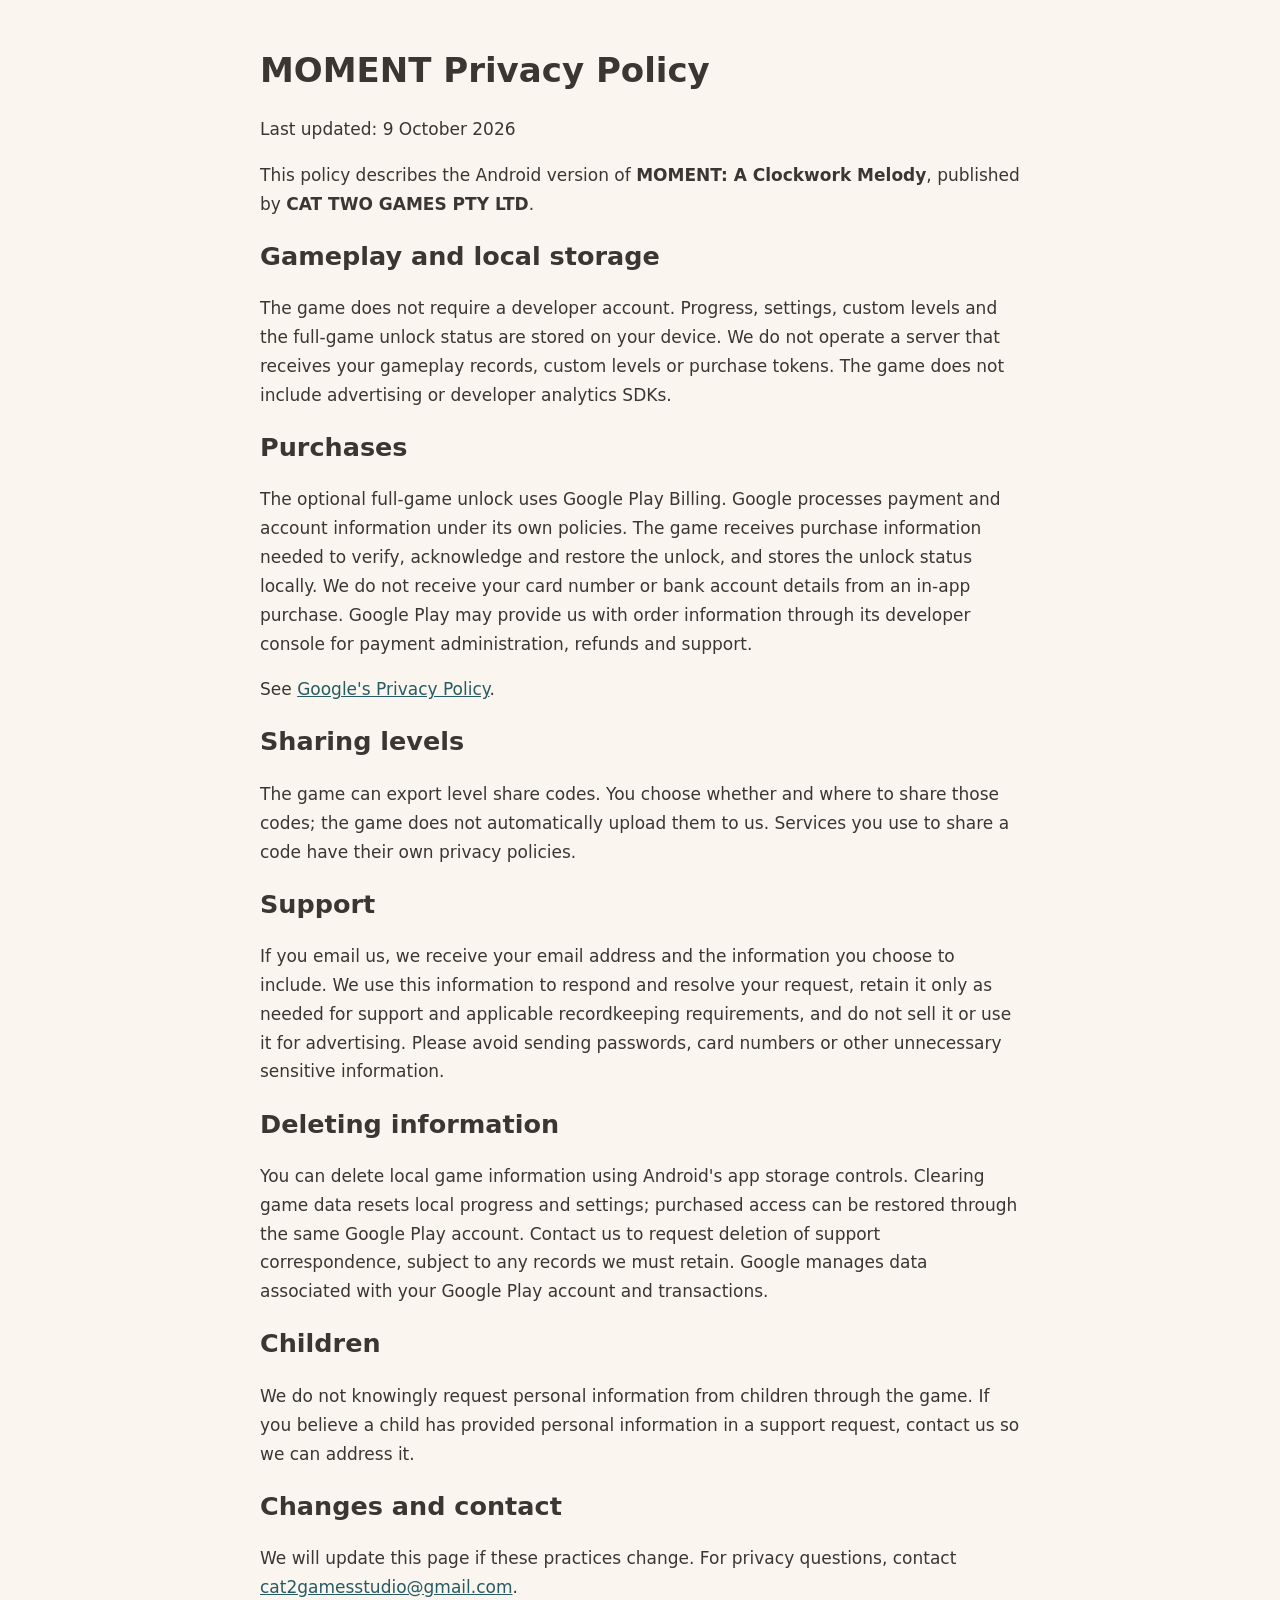
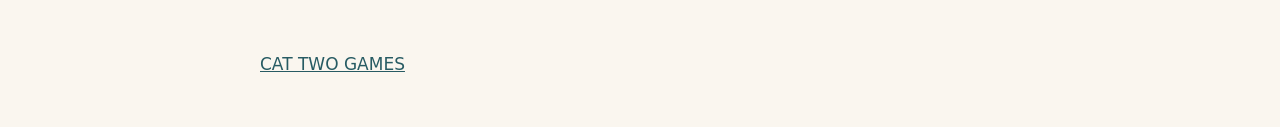
==== privacy.html @ 64471a74 "Publish MOMENT Android privacy policy" ====
<!doctype html>
<html lang="en">
<head>
<meta charset="utf-8"><meta name="viewport" content="width=device-width,initial-scale=1">
<title>MOMENT Privacy Policy — CAT TWO GAMES</title>
<style>body{max-width:760px;margin:48px auto;padding:0 24px;background:#faf6ef;color:#3a3632;font:17px/1.7 system-ui,sans-serif}h1,h2{line-height:1.3}a{color:#275b63}footer{margin-top:48px}</style>
</head>
<body>
<main>
<h1>MOMENT Privacy Policy</h1>
<p>Last updated: 9 October 2026</p>
<p>This policy describes the Android version of <strong>MOMENT: A Clockwork Melody</strong>, published by <strong>CAT TWO GAMES PTY LTD</strong>.</p>
<h2>Gameplay and local storage</h2>
<p>The game does not require a developer account. Progress, settings, custom levels and the full-game unlock status are stored on your device. We do not operate a server that receives your gameplay records, custom levels or purchase tokens. The game does not include advertising or developer analytics SDKs.</p>
<h2>Purchases</h2>
<p>The optional full-game unlock uses Google Play Billing. Google processes payment and account information under its own policies. The game receives purchase information needed to verify, acknowledge and restore the unlock, and stores the unlock status locally. We do not receive your card number or bank account details from an in-app purchase. Google Play may provide us with order information through its developer console for payment administration, refunds and support.</p>
<p>See <a href="https://policies.google.com/privacy">Google's Privacy Policy</a>.</p>
<h2>Sharing levels</h2>
<p>The game can export level share codes. You choose whether and where to share those codes; the game does not automatically upload them to us. Services you use to share a code have their own privacy policies.</p>
<h2>Support</h2>
<p>If you email us, we receive your email address and the information you choose to include. We use this information to respond and resolve your request, retain it only as needed for support and applicable recordkeeping requirements, and do not sell it or use it for advertising. Please avoid sending passwords, card numbers or other unnecessary sensitive information.</p>
<h2>Deleting information</h2>
<p>You can delete local game information using Android's app storage controls. Clearing game data resets local progress and settings; purchased access can be restored through the same Google Play account. Contact us to request deletion of support correspondence, subject to any records we must retain. Google manages data associated with your Google Play account and transactions.</p>
<h2>Children</h2>
<p>We do not knowingly request personal information from children through the game. If you believe a child has provided personal information in a support request, contact us so we can address it.</p>
<h2>Changes and contact</h2>
<p>We will update this page if these practices change. For privacy questions, contact <a href="mailto:cat2gamesstudio@gmail.com">cat2gamesstudio@gmail.com</a>.</p>
</main>
<footer><a href="/">CAT TWO GAMES</a></footer>
</body>
</html>
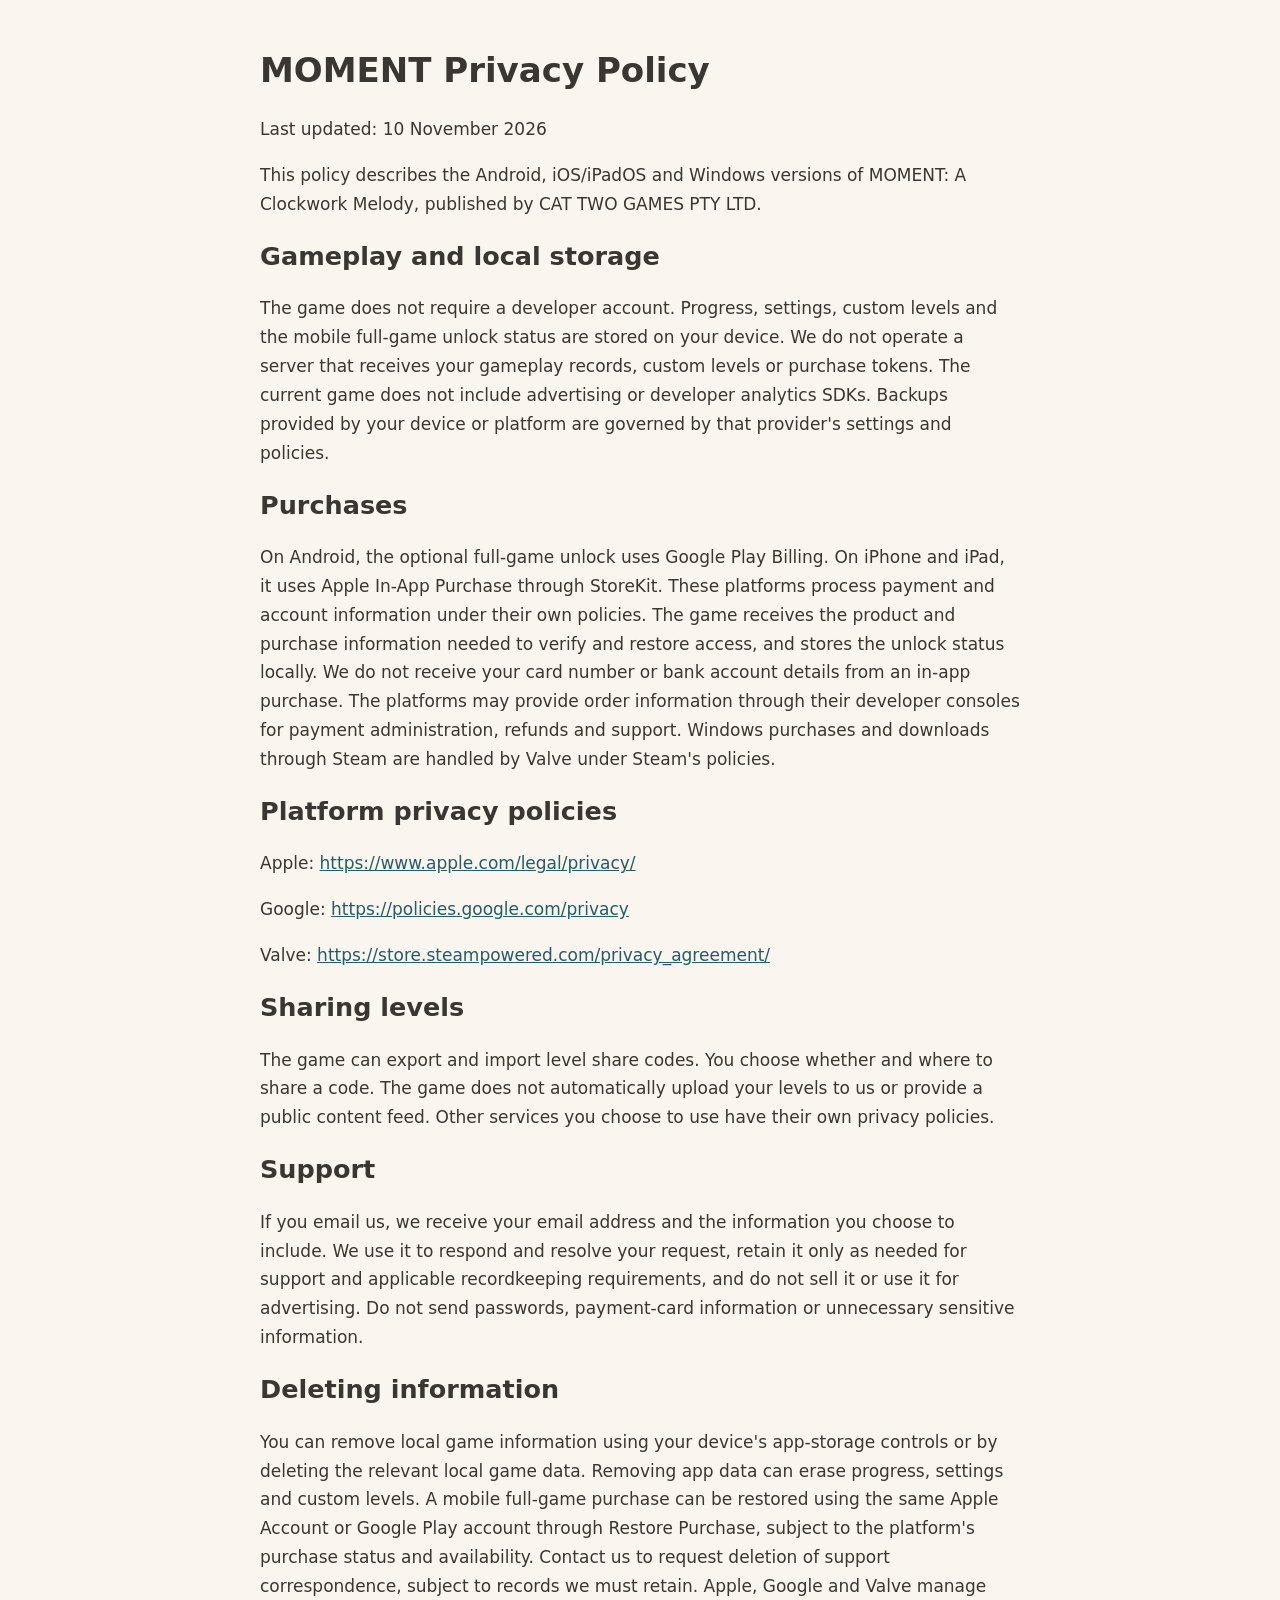
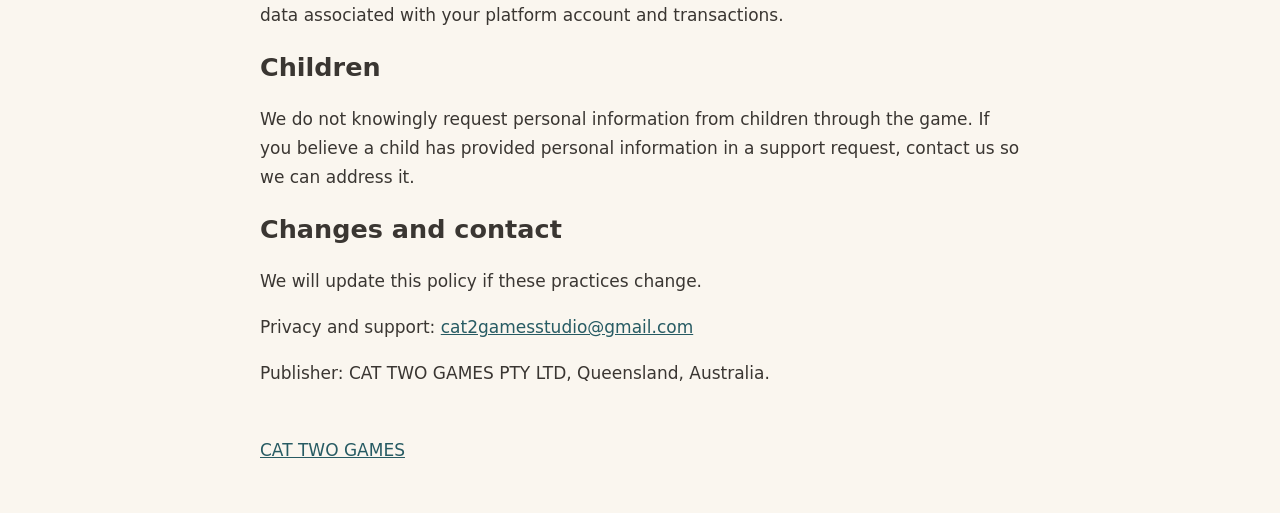
==== commit 92a2f0d9: "Prepare MOMENT iOS and Steam privacy policy for owner review" ====
--- a/privacy.html
+++ b/privacy.html
@@ -8,23 +8,28 @@
 <body>
 <main>
 <h1>MOMENT Privacy Policy</h1>
-<p>Last updated: 9 October 2026</p>
-<p>This policy describes the Android version of <strong>MOMENT: A Clockwork Melody</strong>, published by <strong>CAT TWO GAMES PTY LTD</strong>.</p>
+<p>Last updated: 10 November 2026</p>
+<p>This policy describes the Android, iOS/iPadOS and Windows versions of MOMENT: A Clockwork Melody, published by CAT TWO GAMES PTY LTD.</p>
 <h2>Gameplay and local storage</h2>
-<p>The game does not require a developer account. Progress, settings, custom levels and the full-game unlock status are stored on your device. We do not operate a server that receives your gameplay records, custom levels or purchase tokens. The game does not include advertising or developer analytics SDKs.</p>
+<p>The game does not require a developer account. Progress, settings, custom levels and the mobile full-game unlock status are stored on your device. We do not operate a server that receives your gameplay records, custom levels or purchase tokens. The current game does not include advertising or developer analytics SDKs. Backups provided by your device or platform are governed by that provider&#x27;s settings and policies.</p>
 <h2>Purchases</h2>
-<p>The optional full-game unlock uses Google Play Billing. Google processes payment and account information under its own policies. The game receives purchase information needed to verify, acknowledge and restore the unlock, and stores the unlock status locally. We do not receive your card number or bank account details from an in-app purchase. Google Play may provide us with order information through its developer console for payment administration, refunds and support.</p>
-<p>See <a href="https://policies.google.com/privacy">Google's Privacy Policy</a>.</p>
+<p>On Android, the optional full-game unlock uses Google Play Billing. On iPhone and iPad, it uses Apple In-App Purchase through StoreKit. These platforms process payment and account information under their own policies. The game receives the product and purchase information needed to verify and restore access, and stores the unlock status locally. We do not receive your card number or bank account details from an in-app purchase. The platforms may provide order information through their developer consoles for payment administration, refunds and support. Windows purchases and downloads through Steam are handled by Valve under Steam&#x27;s policies.</p>
+<h2>Platform privacy policies</h2>
+<p>Apple: <a href="https://www.apple.com/legal/privacy/">https://www.apple.com/legal/privacy/</a></p>
+<p>Google: <a href="https://policies.google.com/privacy">https://policies.google.com/privacy</a></p>
+<p>Valve: <a href="https://store.steampowered.com/privacy_agreement/">https://store.steampowered.com/privacy_agreement/</a></p>
 <h2>Sharing levels</h2>
-<p>The game can export level share codes. You choose whether and where to share those codes; the game does not automatically upload them to us. Services you use to share a code have their own privacy policies.</p>
+<p>The game can export and import level share codes. You choose whether and where to share a code. The game does not automatically upload your levels to us or provide a public content feed. Other services you choose to use have their own privacy policies.</p>
 <h2>Support</h2>
-<p>If you email us, we receive your email address and the information you choose to include. We use this information to respond and resolve your request, retain it only as needed for support and applicable recordkeeping requirements, and do not sell it or use it for advertising. Please avoid sending passwords, card numbers or other unnecessary sensitive information.</p>
+<p>If you email us, we receive your email address and the information you choose to include. We use it to respond and resolve your request, retain it only as needed for support and applicable recordkeeping requirements, and do not sell it or use it for advertising. Do not send passwords, payment-card information or unnecessary sensitive information.</p>
 <h2>Deleting information</h2>
-<p>You can delete local game information using Android's app storage controls. Clearing game data resets local progress and settings; purchased access can be restored through the same Google Play account. Contact us to request deletion of support correspondence, subject to any records we must retain. Google manages data associated with your Google Play account and transactions.</p>
+<p>You can remove local game information using your device&#x27;s app-storage controls or by deleting the relevant local game data. Removing app data can erase progress, settings and custom levels. A mobile full-game purchase can be restored using the same Apple Account or Google Play account through Restore Purchase, subject to the platform&#x27;s purchase status and availability. Contact us to request deletion of support correspondence, subject to records we must retain. Apple, Google and Valve manage data associated with your platform account and transactions.</p>
 <h2>Children</h2>
 <p>We do not knowingly request personal information from children through the game. If you believe a child has provided personal information in a support request, contact us so we can address it.</p>
 <h2>Changes and contact</h2>
-<p>We will update this page if these practices change. For privacy questions, contact <a href="mailto:cat2gamesstudio@gmail.com">cat2gamesstudio@gmail.com</a>.</p>
+<p>We will update this policy if these practices change.</p>
+<p>Privacy and support: <a href="mailto:cat2gamesstudio@gmail.com">cat2gamesstudio@gmail.com</a></p>
+<p>Publisher: CAT TWO GAMES PTY LTD, Queensland, Australia.</p>
 </main>
 <footer><a href="/">CAT TWO GAMES</a></footer>
 </body>
